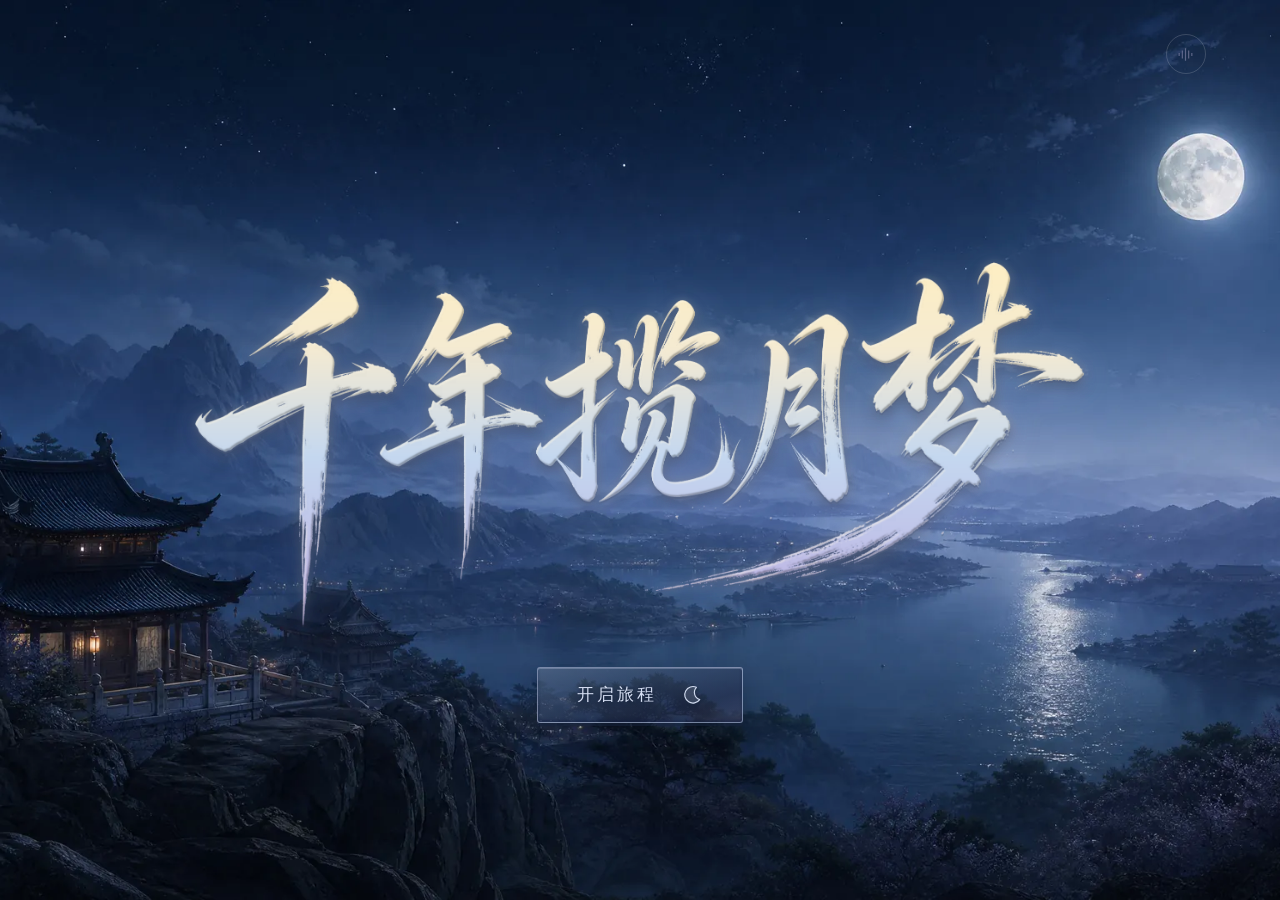
==== index.html @ f2831771 "Unify right-arrow actions with home crescent icon" ====
<!doctype html>
<html lang="zh-CN">
<head>
  <meta charset="utf-8">
  <meta name="viewport" content="width=device-width, initial-scale=1, viewport-fit=cover">
  <meta name="theme-color" content="#100d24">
  <meta name="description" content="给月亮送一封人间的回信。取意中国探月历程的虚构互动叙事。">
  <title>千年揽月梦 · 互动叙事</title>
  <link rel="stylesheet" href="style.css?v=moon-icons-20261016">
  <link rel="stylesheet" href="minigames.css?v=sample-guide-20261016">
</head>
<body>
  <canvas id="world" aria-hidden="true"></canvas>
  <div class="app">
    <header>
      <a class="brand" href="#" aria-label="返回首页"><span class="brand-moon"></span><span>千年揽月梦</span></a>
      <div class="header-right"><span id="chapter-label">东方月境 · 互动叙事</span><button id="sound" class="icon-button" aria-label="开启环境音" aria-pressed="false"><svg viewBox="0 0 24 24" aria-hidden="true"><path d="M4 10v4m4-7v10m4-13v16m4-13v10m4-7v4"/></svg></button></div>
    </header>
    <main id="content"></main>
    <footer><span id="location">九州山河 · 月出之时</span><div id="chapter-progress" aria-label="章节进度"></div><span id="page-count">一场跨越千年的赴约</span></footer>
  </div>
  <script src="story.js?v=bookends-20261016"></script>
  <script src="scenes.js?v=lander-ready-20261016"></script>
  <script src="game-rules.js?v=preload-lite-20261016"></script>
  <script src="minigames.js?v=moon-icons-20261016"></script>
  <script src="game.js?v=moon-icons-20261016"></script>
</body>
</html>
---- style.css ----
@charset "UTF-8";
/* Keep the scenery above the document background and below all interaction. */
body{isolation:isolate}
body #world{z-index:0;pointer-events:none}
body .app{position:relative;z-index:1}
:root{color-scheme:dark;--ink:#100d24;--paper:#f0edff;--muted:#b4afd0;--accent:#c8b5ff;--line:rgba(186,164,247,.28);font-family:"Microsoft YaHei","PingFang SC",sans-serif}
*{box-sizing:border-box}body{margin:0;background:var(--ink);color:var(--paper);overflow-x:hidden}button,a,input{-webkit-tap-highlight-color:transparent}button,a{touch-action:manipulation}button{font:inherit;color:inherit;cursor:pointer}button:disabled{cursor:default;opacity:.42}button:focus-visible,a:focus-visible,input:focus-visible{outline:2px solid var(--accent);outline-offset:7px}button{border:0}a{color:inherit;text-decoration:none}#world{position:fixed;inset:0;width:100%;height:100%;z-index:-1}.app{min-height:100svh;display:flex;flex-direction:column;padding:0 5.8vw}header{height:108px;flex-shrink:0;display:flex;align-items:center;justify-content:space-between;gap:20px}.brand{display:flex;align-items:center;gap:15px;font-family:"Songti SC","SimSun",serif;letter-spacing:.2em;font-size:19px}.brand-moon{width:25px;height:25px;border:1px solid var(--accent);border-radius:50%;position:relative;overflow:hidden}.brand-moon:after{content:"";position:absolute;inset:-3px 7px 2px -8px;border-radius:50%;background:var(--accent)}.header-right{display:flex;align-items:center;gap:30px;color:var(--muted);font-size:14px;letter-spacing:.12em}.icon-button{width:40px;height:40px;border:1px solid rgba(255,255,255,.17);border-radius:50%;display:grid;place-items:center;background:transparent}.icon-button svg{width:19px;height:19px;fill:none;stroke:currentColor;stroke-width:1.5;opacity:.45}.icon-button[aria-pressed=true] svg{opacity:1;color:var(--accent)}main{flex:1;display:flex;align-items:center;position:relative;min-height:580px}.home{width:100%;padding-bottom:28px;animation:enter 1s ease both}.eyebrow{color:var(--accent);letter-spacing:.4em;font-size:14px;display:flex;align-items:center;gap:16px;margin:0 0 28px}.eyebrow:before{content:"";width:35px;height:1px;background:var(--accent)}h1,h2,.narrative,.end-line{font-family:"Songti SC","STSong","SimSun",serif;font-weight:400}h1{font-size:clamp(64px,7.9vw,124px);line-height:1.25;letter-spacing:.12em;margin:0 0 27px;text-shadow:0 5px 40px #100b26}h1 span{display:block}h1 span+span{margin-left:.85em}.home-subtitle{font-family:"Songti SC","SimSun",serif;font-size:21px;letter-spacing:.16em;color:#c5beda;margin:0 0 46px}.actions{display:flex;align-items:center;gap:26px;flex-wrap:wrap}.primary{display:inline-flex;align-items:center;justify-content:center;gap:36px;background:var(--accent);color:#20153c;padding:16px 27px;font-size:17px;letter-spacing:.14em;border:1px solid var(--accent);min-height:56px;transition:background .2s,transform .2s}.primary:hover:not(:disabled){background:#e1d5ff;transform:translateY(-2px)}.arrow{font-family:Arial,sans-serif;font-size:24px;line-height:1}.text-button{background:none;padding:13px 0;color:#bdb6d5;font-size:16px;border-bottom:1px solid transparent}.text-button:hover{color:var(--paper);border-color:var(--line)}.chapter-path{display:flex;gap:0;margin-top:62px;max-width:650px;align-items:center}.chapter-path span{font-family:"Songti SC","SimSun",serif;letter-spacing:.14em;color:#b1a7ce;font-size:16px;white-space:nowrap}.chapter-path i{height:1px;width:38px;background:var(--line);margin:0 22px}.chapter-path span:first-child{color:var(--accent)}.moon-caption{position:absolute;right:6%;bottom:17%;writing-mode:vertical-rl;font-family:"Songti SC","SimSun",serif;font-size:18px;letter-spacing:.5em;color:rgba(221,211,252,.65)}footer{min-height:77px;display:flex;align-items:center;justify-content:space-between;color:#a59cbe;font-size:13px;letter-spacing:.1em;border-top:1px solid rgba(206,193,242,.12);gap:16px}#chapter-progress{display:flex;gap:12px}#chapter-progress i{width:26px;height:2px;background:#514567}#chapter-progress i.active{background:var(--accent)}.story{max-width:660px;width:57%;padding:40px 0 55px;animation:enter .55s ease both}.story .eyebrow{margin-bottom:22px}h2{font-size:clamp(29px,3vw,43px);letter-spacing:.12em;margin:0 0 38px;line-height:1.5}.speaker{font-size:15px;letter-spacing:.22em;color:var(--accent);margin-bottom:18px}.narrative{font-size:clamp(21px,1.85vw,28px);line-height:2.05;letter-spacing:.055em;margin:0;white-space:pre-line;min-height:120px;text-wrap:pretty}.story-actions{margin-top:38px;display:flex;align-items:center;gap:28px}.next{background:transparent;color:var(--accent);padding:14px 0;border-bottom:1px solid var(--accent);display:flex;align-items:center;gap:55px;font-size:17px;letter-spacing:.1em}.next:hover{color:#e4d7ff}.back{font-size:15px;color:#b0a6c7;background:none;padding:14px 4px}.interaction{width:min(100%,520px);margin-top:24px}.task-description{font-size:18px;line-height:1.7;color:#d0c8e7;margin:0 0 22px}.range-label{display:flex;justify-content:space-between;align-items:center;font-size:17px;margin:18px 0 12px}.range-label output{color:var(--accent);font-variant-numeric:tabular-nums}input[type=range]{accent-color:var(--accent);width:100%;height:28px;cursor:pointer;background:none}input[type=range]::-webkit-slider-runnable-track{height:3px;background:#796998}input[type=range]::-webkit-slider-thumb{margin-top:-6px}.task-status{font-size:16px;min-height:27px;color:var(--accent);line-height:1.6;margin:17px 0 22px}.task-status:empty{display:none}.scope{display:block;width:100%;height:95px;margin:6px 0 20px;border-bottom:1px solid var(--line)}.meter{height:3px;background:#55466f;margin:22px 0}.meter span{display:block;height:100%;background:var(--accent);width:0;transition:width .08s linear}.sample-row{display:flex;gap:13px}.sample{flex:1;border:1px solid var(--line);background:rgba(30,24,55,.8);min-height:70px;font-size:17px;transition:border-color .2s}.sample[data-collected=true]{color:var(--accent);border-color:var(--accent);opacity:1}.ending h2{font-size:clamp(45px,5.5vw,74px);letter-spacing:.16em;margin-bottom:28px}.end-line{font-size:25px;line-height:1.9;color:#e3dcf8;margin:0 0 36px}.ending .eyebrow{margin-bottom:25px}.hold-button{user-select:none;-webkit-user-select:none;touch-action:none}.fine{font-size:16px;color:#b6abcd;margin:18px 0 0;line-height:1.6}@keyframes enter{from{opacity:0;transform:translateY(12px)}to{opacity:1;transform:translateY(0)}}
@media(min-width:1700px){.app{padding:0 8vw}.story{max-width:760px}.narrative{font-size:30px}}
@media(max-width:800px){.app{padding:0 7vw}header{height:82px}.brand{font-size:16px;gap:10px}.header-right{gap:13px}.header-right>span{display:none}main{min-height:590px;align-items:flex-end}.home{padding:100px 0 42px}h1{font-size:78px}.home-subtitle{font-size:17px;line-height:1.9;letter-spacing:.08em;max-width:260px;margin-bottom:32px}.chapter-path{margin-top:42px;justify-content:space-between}.chapter-path span{font-size:14px}.chapter-path i{width:14px;margin:0 6px}.moon-caption{display:none}.story{width:100%;max-width:100%;padding:90px 0 34px}.narrative{font-size:22px;line-height:1.9;min-height:100px}h2{font-size:29px;margin-bottom:28px}.eyebrow{font-size:13px}footer{min-height:66px;font-size:12px}#page-count{display:none}.story-actions{margin-top:26px}.primary{padding:14px 20px}.ending h2{font-size:44px}.end-line{font-size:22px}}
@media(max-width:380px){h1{font-size:65px}.chapter-path span{font-size:12px}.narrative{font-size:20px}.sample{font-size:15px}.header-right{gap:0}}
@media(prefers-reduced-motion:reduce){*{animation:none!important;transition:none!important}}

/* 对话框尺寸与位置参考《簪花寻踪》《荆州岁年》。仅 UI，不增加场景插画层。 */
.app[data-mode=dialogue],.app[data-mode=task],.app[data-mode=ending]{width:92%;max-width:1600px;padding:0;margin:0 auto}
.app:not([data-mode=home]) header{height:76px}
.app:not([data-mode=home]) main{min-height:calc(100svh - 76px);display:flex;align-items:stretch;flex-direction:column}
.app:not([data-mode=home]) footer{display:none}
.chapter-heading{padding:24px 0 10px;text-shadow:0 2px 12px #110b2b}
.chapter-heading .eyebrow{margin:0 0 6px;font-size:13px;letter-spacing:.2em}
.chapter-heading .eyebrow:before{display:none}
.chapter-heading h2{font-size:28px;letter-spacing:4px;margin:0}
.dialogue-panel{width:min(850px,90%);margin:auto auto 22px;padding:14px 26px 12px;border:1px solid #b6a4ee50;border-radius:4px;background:rgba(23,18,46,.93);box-shadow:0 8px 25px #0a052d55;animation:enter .4s ease both}
.dialogue-panel .speaker{font-size:16px;letter-spacing:2px;margin:0 0 9px}
.dialogue-panel .narrative{font-size:20px;line-height:1.8;letter-spacing:.5px;min-height:72px}
.dialogue-panel .story-actions{margin-top:8px;justify-content:space-between;gap:20px}
.dialogue-panel .next{min-height:42px;padding:9px 18px;font-size:16px;letter-spacing:1px;gap:25px;border:1px solid var(--line);border-radius:2px;background:rgba(186,164,247,.08)}
.dialogue-panel .back{min-height:42px;font-size:14px;padding:9px 0}
.task-panel{width:min(850px,90%);margin:auto auto 22px;padding:24px 30px 18px;border:1px solid #b6a4ee50;border-radius:4px;background:rgba(23,18,46,.95);animation:enter .4s ease both}
.task-panel>h2{font-size:28px;margin:0 0 18px}.task-panel>.speaker{margin-bottom:10px}.task-panel .interaction{width:100%;margin:0}.task-panel .task-description{margin-bottom:14px}.task-panel .primary{min-height:46px;font-size:16px;padding:11px 22px}.task-panel .range-pair{display:grid;grid-template-columns:1fr 1fr;gap:36px}.task-panel .range-label{margin-top:10px}.task-panel .scope{height:65px;margin-bottom:10px}.task-panel .task-status{margin:12px 0 16px}.task-back{padding:12px 0 0;display:block;font-size:14px}.replay-next{margin-left:20px}.probe-hotspot{position:fixed;left:77%;top:54%;transform:translate(-50%,-50%);width:210px;height:160px;border:1px solid rgba(186,164,247,.4);border-radius:50%;background:transparent;color:var(--accent);transition:border-color .2s;display:flex;align-items:flex-end;justify-content:center;padding-bottom:8px}.probe-hotspot:hover{border-color:var(--accent)}.probe-hotspot span{font-size:16px;background:#21173ee8;padding:6px 13px;border-radius:2px}.probe-hotspot b{font-size:20px;font-weight:400;margin-left:8px}.ending{width:min(850px,90%);margin:auto auto 22px;padding:25px 30px;background:rgba(23,18,46,.95);border:1px solid #b6a4ee50;border-radius:4px}.ending h2{font-size:34px;margin:0 0 16px}.ending .end-line{font-size:22px;margin-bottom:24px}.ending .eyebrow{font-size:13px;margin-bottom:16px}
@media(max-width:800px){.dialogue-panel,.task-panel,.ending{width:96%;padding-left:20px;padding-right:20px}.dialogue-panel .narrative{font-size:19px}.chapter-heading h2{font-size:25px}.task-panel>h2{font-size:25px}.task-panel .range-pair{gap:24px}.probe-hotspot{left:78%;top:36%;width:140px;height:120px}}
@media(max-width:520px){.app:not([data-mode=home]) header{height:60px}.app:not([data-mode=home]) main{min-height:calc(100svh - 60px)}.chapter-heading{padding-top:18px;margin-bottom:70px}.chapter-heading h2{font-size:23px;letter-spacing:2px}.dialogue-panel{width:100%;padding:13px 17px 11px;margin-bottom:max(13px,env(safe-area-inset-bottom))}.dialogue-panel .narrative{font-size:18px;min-height:97px;line-height:1.8}.dialogue-panel .speaker{font-size:16px;margin-bottom:8px}.task-panel{width:100%;padding:18px 17px 14px;margin-bottom:13px}.task-panel>h2{font-size:23px;letter-spacing:.04em}.task-panel .range-pair{gap:18px}.task-panel .task-description{font-size:17px}.task-panel .range-label{font-size:15px}.task-panel .task-status{font-size:15px}.task-panel .sample{font-size:16px;min-height:55px}.replay-next{margin-left:0;display:block}.probe-hotspot{top:34%;height:105px;width:135px}.ending{width:100%;padding:22px 18px;margin-bottom:13px}.ending h2{font-size:26px;letter-spacing:.08em}.ending .end-line{font-size:19px}.task-back{font-size:14px}}
@media(max-height:600px) and (min-width:521px){.app:not([data-mode=home]) header{height:55px}.app:not([data-mode=home]) main{min-height:calc(100svh - 55px)}.chapter-heading{padding-top:10px}.chapter-heading h2{font-size:23px}.dialogue-panel{margin-top:auto;margin-bottom:12px}.dialogue-panel .narrative{min-height:0;font-size:18px}.task-panel{margin-top:auto;padding:14px 24px}.task-panel>h2{font-size:23px;margin-bottom:10px}.task-panel .scope{height:40px}.task-panel .task-description{font-size:16px}.task-panel .range-label{margin:4px 0}.probe-hotspot{top:34%;height:90px;width:150px}}

/* 首页只保留主标题、旅程按钮与声音开关。 */
.home-title{width:min(900px,76vw);max-width:100%;line-height:0;margin:0 auto 34px}
.home-title img,.ending-title img{display:block;width:100%;height:auto;filter:drop-shadow(0 2px 0 #52608080) drop-shadow(0 5px 7px #0b173c66) drop-shadow(0 0 5px #fff0c83d) drop-shadow(0 0 18px #c9daff38)}
.app[data-mode=home] main{min-height:0;align-items:center}
.home .actions{justify-content:center}
.home #start{min-width:206px;gap:24px;padding:14px 28px;background:linear-gradient(110deg,#182943a6,#29375170);border:1px solid #c6d2ef70;border-radius:3px;color:#d6dff3;font-family:"Songti SC","STSong","SimSun",serif;letter-spacing:.18em;text-shadow:0 1px 5px #101c36;box-shadow:inset 0 1px 0 #e0e8ff12,0 4px 20px #08152930;transition:background .25s,border-color .25s,box-shadow .25s}
.home #start{background:linear-gradient(165deg,#64789585 0%,#344768aa 42%,#24304fa6 72%,#4a496780 100%);border-color:#c6d2ef80;box-shadow:inset 0 1px 0 #e0e8ff40,inset 0 -2px 3px #0a163e55,0 3px 0 #17243f80,0 8px 20px #08152950}
.home #start:hover:not(:disabled){background:linear-gradient(165deg,#7a8eaaa0,#3d5276bb 48%,#535273a0);border-color:#d7e1f8b0;box-shadow:inset 0 1px 0 #e0e8ff55,inset 0 -2px 3px #0a163e44,0 3px 0 #17243f80,0 8px 22px #08152960;transform:none}
.home #start:active:not(:disabled){box-shadow:inset 0 2px 5px #0a163e66,0 2px 10px #08152940}
.journey-moon{width:22px;height:22px;flex:none;fill:#c3cee82b;stroke:#d1dbef;stroke-width:1.25;stroke-linejoin:round}
button .journey-moon{pointer-events:none;vertical-align:middle}
.mission #aim-right,.mission #flight-right{display:inline-flex;align-items:center;justify-content:center;gap:6px}
.mission #flight-right{padding:8px 4px;gap:2px;font-size:14px}
.mission #flight-right .journey-moon{width:18px;height:18px}
.replay-next{align-items:center;gap:12px}
.home #restart{color:#c1cce3;font-family:"Songti SC","STSong","SimSun",serif}
@media(max-width:800px){.home{padding:0 0 28px}.home-title{width:100%;margin-bottom:30px}}
@media(max-height:520px) and (min-width:521px){.app[data-mode=home] header{height:60px}.home-title{width:min(68vw,110svh);margin-bottom:18px}}
.app[data-mode=home] .brand,.app[data-mode=home] #chapter-label,.app[data-mode=home] footer{display:none}
.app[data-mode=home] header{justify-content:flex-end}

/* 小游戏完成与重访时的继续按钮统一居中。 */
.task-panel .interaction > :is(#task-next,.replay-next,#finish-home){display:flex;justify-content:center;width:fit-content;max-width:100%;margin:16px auto 0;text-align:center}

/* 独立对白立绘；主控使用从完整源图导出的半身素材。 */
.dialogue-stack{width:min(850px,90%);margin:auto auto 22px}
.dialogue-stack .dialogue-panel{width:100%;margin:0;position:relative;z-index:1}
.character-portrait{display:block;height:310px;width:270px;max-width:65%;object-fit:contain;object-position:center bottom;margin:12px 26px 0 auto;pointer-events:none;filter:drop-shadow(0 5px 12px #100b2440)}
.character-operator{width:245px;height:330px}
.app[data-mode=dialogue]:has(.character-portrait) .chapter-heading{margin-bottom:12px}
@media(max-width:800px){.dialogue-stack{width:96%}}
@media(max-width:520px){.dialogue-stack{width:100%;margin-bottom:max(13px,env(safe-area-inset-bottom))}.character-portrait,.character-operator{width:165px;height:210px;margin:6px 12px 0 auto}.app[data-mode=dialogue]:has(.character-portrait) .chapter-heading{margin-bottom:6px}}
@media(max-height:600px) and (min-width:521px){.character-portrait,.character-operator{height:160px;width:155px;margin-top:0}.dialogue-stack{margin-bottom:12px}}

/* 放大对白立绘，主控在左、嫦娥在右。 */
.character-portrait{height:450px;width:385px;max-width:75%;margin-right:12px}
.character-operator{height:470px;width:300px;margin-left:12px;margin-right:auto;object-position:left bottom}
@media(max-width:520px){.character-portrait{height:280px;width:235px;margin-right:4px}.character-operator{height:280px;width:190px;margin-left:4px;margin-right:auto}}
@media(max-height:600px) and (min-width:521px){.character-portrait{height:230px;width:200px}.character-operator{height:230px;width:150px}}

/* 嫦娥以月光虚影陪伴现代段落；保持五官清楚，仅淡化轮廓与衣摆。 */
.character-apparition{opacity:.76;filter:drop-shadow(0 0 14px #c8c2ff70);-webkit-mask-image:linear-gradient(to bottom,#000 0%,#000 68%,#000b 86%,transparent 100%);mask-image:linear-gradient(to bottom,#000 0%,#000 68%,#000b 86%,transparent 100%)}
.meeting-portraits{display:flex;align-items:flex-end;justify-content:space-between;height:450px;gap:20px}
.meeting-portraits .character-portrait{margin:0;max-width:48%;height:100%;object-position:center bottom}
.meeting-portraits .character-operator{object-position:left bottom}
.meeting-portraits .character-change{opacity:1}
.meeting-portraits .portrait-placeholder{visibility:hidden;pointer-events:none}
.meeting-portraits .is-speaking{filter:drop-shadow(0 5px 12px #100b2440)}
@media(max-width:520px){.meeting-portraits{height:260px;gap:8px}.meeting-portraits .character-portrait{width:50%;max-width:50%;height:100%}}
@media(max-height:600px) and (min-width:521px){.meeting-portraits{height:220px}}

/* Keep chapter-four dialogue and portrait baselines steady across every line. */
.chapter-four-dialogue .dialogue-panel{height:204px;display:flex;flex-direction:column;animation:none;padding-top:10px;padding-bottom:8px}
.chapter-four-dialogue .speaker{min-height:20px;margin-bottom:5px;flex:none}
.chapter-four-dialogue .narrative{min-height:0;flex:1;overflow-y:auto;scrollbar-width:thin}
.chapter-four-dialogue .story-actions{flex:none;margin-top:4px}
@media(min-width:521px) and (max-width:800px){.chapter-four-dialogue .dialogue-panel{height:250px}}
@media(max-width:520px){.chapter-four-dialogue .dialogue-panel{height:265px}.chapter-four-dialogue .meeting-portraits{height:min(260px,max(120px,calc(100svh - 465px)))}}
@media(max-width:360px){.chapter-four-dialogue .dialogue-panel{height:295px}.chapter-four-dialogue .meeting-portraits{height:min(260px,max(120px,calc(100svh - 495px)))}}
@media(max-height:600px) and (min-width:521px){.chapter-four-dialogue .dialogue-panel{height:204px}}

/* The final words emerge directly over the illustration, without a dialogue card. */
.app[data-mode=ending] #chapter-label,.app[data-mode=ending] footer,.app[data-mode=ending] .brand{display:none}
.app[data-mode=ending] header{justify-content:flex-end}
.app[data-mode=ending] .ending-reveal{width:min(900px,100%);margin:auto auto 6vh;padding:0 12px;background:none;border:0;border-radius:0;box-shadow:none;text-align:center;text-shadow:0 2px 8px #080c21,0 0 28px #080c21}
.ending-reveal .ending-title{position:fixed;top:20svh;left:0;right:0;width:min(640px,70vw,56svh);line-height:0;margin:0 auto;animation:ending-emerge 2.4s ease-out .3s both}
.ending-reveal h2{font-size:clamp(24px,2.5vw,32px);letter-spacing:.12em;margin:0 0 18px;animation:ending-emerge 2.4s ease-out 1.8s both}
.ending-reveal .end-line{font-size:clamp(18px,2vw,23px);line-height:1.9;margin:0 0 30px}
.ending-reveal .end-line span{display:block;animation:ending-emerge 2.4s ease-out 3s both}
.ending-reveal .end-line span+span{animation-delay:4.2s}
.ending-reveal .actions{justify-content:center;gap:24px;animation:ending-emerge 1.8s ease-out 5.6s both}
.ending-reveal .primary{background:#15112b80;border-color:#d2c4f17a;color:#f0eaff;font-size:16px;min-height:46px;padding:11px 20px;gap:18px;letter-spacing:.06em;text-shadow:0 1px 5px #080c21}
.ending-reveal .text-button{color:#e3d9f4;text-shadow:0 1px 5px #080c21}
@keyframes ending-emerge{from{opacity:0;transform:translateY(10px);visibility:hidden}to{opacity:1;transform:translateY(0);visibility:visible}}
@media(max-width:520px){.app[data-mode=ending] .ending-reveal{margin-bottom:max(38px,env(safe-area-inset-bottom));padding:0 4px}.ending-reveal h2{font-size:24px;letter-spacing:.06em}.ending-reveal .end-line{font-size:18px}.ending-reveal .actions{gap:18px}}
@media(max-aspect-ratio:4/5){.ending-reveal .ending-title{top:28vw;width:90vw;max-width:640px}}
@media(max-height:600px) and (min-width:521px){.ending-reveal h2{margin-bottom:8px}.ending-reveal .end-line{font-size:18px;margin-bottom:14px}}
@media(prefers-reduced-motion:reduce){.ending-reveal .ending-title,.ending-reveal h2,.ending-reveal .end-line span,.ending-reveal .actions{opacity:1;transform:none;visibility:visible}}

/* Keep the larger operator's head at the original height; crop the lower body at the dialogue. */
.character-operator{transform:scale(1.28);transform-origin:left top;clip-path:inset(0 0 21.875% 0)}
.meeting-portraits{overflow:hidden}
.meeting-portraits .character-operator{clip-path:none}
@media(max-width:520px){
 .character-operator{transform:scale(1.23);clip-path:inset(0 0 18.6992% 0)}
 /* Chang'e fits the half-width slot; align the operator with her actual image top. */
 .meeting-portraits .character-operator{transform:translateY(max(0px,calc(100% - 55.1724vw))) scale(1.23)}
}
---- minigames.css ----
/* The operational console replaces dialogue while a mission is active. */
.app[data-mode=task] .task-panel:has(.mission){width:min(1000px,100%);margin:20px auto 24px;padding:22px 28px;background:rgba(19,15,39,.96)}
.app[data-mode=task]:has(.mission) .chapter-heading{padding:8px 0 0;margin:0}.app[data-mode=task]:has(.mission) .chapter-heading h2{font-size:22px}.app[data-mode=task]:has(.mission) .chapter-heading .eyebrow{display:none}
.mission{--glow:#c8b5ff;--blue:#88b5f5;--danger:#ffb6b0}.mission p{margin:0}.mission .objective{font-size:18px;line-height:1.7;color:#e4ddf5;margin-bottom:15px}.mission-layout{display:grid;grid-template-columns:minmax(0,1.15fr) minmax(240px,.85fr);gap:28px;align-items:center}.mission-visual{width:100%;display:block;border:1px solid #a896d438;border-radius:8px;background:#0f0c21;touch-action:none}.mission svg text{font-family:'Microsoft YaHei',sans-serif;fill:#d9cfee;font-size:16px}.mission-controls{min-width:0}.mission .controls{display:flex;gap:10px;flex-wrap:wrap;align-items:center;margin-top:16px}.mission button{min-height:44px}.mission .secondary{padding:10px 16px;background:#35274c;border:1px solid #b6a4ee66;border-radius:4px;font-size:16px}.mission .secondary:hover:not(:disabled){background:#483760}.mission .stats{display:flex;justify-content:space-between;gap:16px;color:#dbd1f0;font-size:17px;margin:12px 0}.mission .stats strong{font-weight:400;color:var(--glow)}.mission .readout{min-height:52px;font-size:17px;line-height:1.6;color:#c8b5ff;margin-top:12px}.mission .readout.warning{color:var(--danger)}.mission .meter{margin:12px 0}.mission details{font-size:16px;line-height:1.8;color:#c2b7d5;margin-top:14px}.mission summary{cursor:pointer;display:list-item;width:fit-content;min-height:36px}.mission details p{margin-top:6px}.mission .task-status{margin:16px 0 0!important;font-size:18px!important}.mission .task-status:empty{display:none}.mission .range-label{font-size:16px}.mission .success{color:#dfd0ff}.mission .primary{border-radius:4px}.mission svg .trail{stroke:#c8b5ff;fill:none;stroke-linecap:round;stroke-linejoin:round}.mission #radar{cursor:crosshair;max-height:330px}.mission .wave-preview{height:65px;width:100%;display:block;background:#15112a;border-bottom:1px solid #695787;margin:14px 0}.mission .signal-rows{display:grid;gap:12px}.signal-row{display:grid;grid-template-columns:95px 1fr;gap:12px;align-items:center}.signal-row .channel-name{color:#c8b5ff;font-size:17px}.signal-row .wave-drag{width:100%;height:72px;background:#100d22;border-radius:5px;display:block;cursor:ew-resize;touch-action:none}.signal-row input{margin:0;height:23px}.signal-row .channel-copy{grid-column:2;font-size:17px;min-height:25px;color:#cfc4e8}.signal-row.is-aligned .channel-name{color:#e5dcff}.signal-row.is-aligned .wave-drag{box-shadow:inset 0 0 0 1px #c8b5ff}.mission .zone-options{display:grid;grid-template-columns:repeat(3,1fr);gap:10px;margin-bottom:14px}.mission .zone-option{background:#221b39;border:1px solid #9d89c24d;border-radius:5px;padding:10px 8px;color:#dcd3ef}.zone-option strong{display:block;font-size:17px;font-weight:400}.zone-option span{display:block;font-size:14px;color:#b7a8cf;margin-top:6px}.mission .zone-option[aria-pressed=true]{border-color:#d5beff;background:#403057}.mission .flight-controls{display:grid;grid-template-columns:54px 1fr 54px;gap:10px;margin-top:14px}.flight-controls button{touch-action:none;user-select:none;-webkit-user-select:none}.flight-controls .pressed{background:#9e82da;color:#170f29}.mission #flight{max-height:330px}.mission .route-grid{display:grid;grid-template-columns:repeat(7,minmax(0,1fr));gap:5px;position:relative}.mission .route-cell{aspect-ratio:1;min-height:0;padding:0;background:#211b34;border:1px solid #6b567e;border-radius:4px;color:#d0bfe8;font-size:clamp(17px,2.2vw,23px);position:relative}.mission .route-cell.rock{background:#0b0919;color:#51445f;border-color:#342941;cursor:not-allowed}.mission .route-cell.visited{background:#46335e;border-color:#a486cd}.mission .route-cell.current{outline:2px solid #eee0ff;outline-offset:0;background:#73539a;color:#fff}.mission .route-cell.collected{color:#a49ab6}.mission .route-cell:focus-visible{outline-offset:1px}.mission .route-cell.path-animate{box-shadow:inset 0 0 0 3px #f1e8ff}.mission .legend{font-size:16px;color:#baaecd;margin-top:12px;line-height:1.6}.mission .circuit-grid{display:grid;grid-template-columns:repeat(3,1fr);gap:6px;max-width:320px;margin:auto}.mission .circuit-tile{aspect-ratio:1;background:#201a34;border:1px solid #72608f;border-radius:5px;padding:0;min-height:0;transition:background .2s}.mission .circuit-tile svg{width:100%;height:100%;display:block;pointer-events:none}.mission .circuit-tile.powered{background:#382650;border-color:#cfb5ff}.mission .circuit-tile .wire{stroke:#8b7d9e;stroke-width:9;stroke-linecap:round;fill:none}.mission .circuit-tile.powered .wire{stroke:#dcc8ff}.mission .circuit-board{width:100%;max-width:320px;margin:auto}.mission .circuit-label{color:#d4bfff;font-size:15px;line-height:1.6}.mission .circuit-entry{text-align:left;margin-bottom:8px}.mission .circuit-exit{text-align:right;margin-top:8px}.mission .route-grid button:disabled{opacity:1}.mission .mission-controls .fine{font-size:16px}.mission .hidden{display:none}.mission #task-next{margin-top:16px}.mission .game-help{border-top:1px solid #a896d430;padding-top:10px}.mission .hint-line{color:#d8c8f0;font-size:16px;line-height:1.6;min-height:26px;margin-top:10px}
@media(max-width:800px){.app[data-mode=task] .task-panel:has(.mission){padding:19px;margin-top:16px}.mission-layout{gap:18px;grid-template-columns:minmax(0,1fr) minmax(200px,.8fr)}.mission .zone-option span{font-size:13px}.mission #radar,.mission #flight{max-height:280px}.mission .stats{font-size:16px}}
@media(max-width:600px){.app[data-mode=task] .task-panel:has(.mission){padding:16px 14px;margin-bottom:13px}.app[data-mode=task]:has(.mission) .chapter-heading h2{font-size:20px}.mission-layout{grid-template-columns:1fr;gap:12px}.mission #radar{height:235px}.mission #flight{height:230px}.mission .objective{font-size:16px;margin-bottom:12px}.mission .range-label{margin:6px 0}.mission .readout{min-height:26px;font-size:16px;margin-top:7px}.mission .stats{margin:8px 0}.mission .zone-options{gap:5px}.mission .zone-option{padding:9px 3px}.zone-option strong{font-size:15px}.zone-option span{font-size:12px}.signal-row{grid-template-columns:60px 1fr;gap:8px}.signal-row .channel-name{font-size:15px}.signal-row .channel-copy{font-size:15px}.signal-row .wave-drag{height:66px}.mission .circuit-board{max-width:260px}.mission .route-grid{gap:4px}.mission .wave-preview{height:42px;margin:7px 0}.mission details{font-size:15px}.mission .legend{font-size:15px}.mission .controls{margin-top:10px}.mission .hint-line{font-size:15px}}
@media(prefers-reduced-motion:reduce){.mission *{transition:none!important}}
.signal-row{grid-template-columns:125px 1fr}.signal-row .channel-name{grid-column:1;grid-row:1;align-self:start;margin-top:8px}.signal-row>div{grid-column:2;grid-row:1}.signal-row .channel-copy{grid-column:1;grid-row:1;align-self:end;font-size:16px;line-height:1.5;margin-bottom:8px}.signal-row .wave-drag{height:64px}.signal-row .reference{stroke:#b5a7ca;stroke-width:1.5}.mission:has(.signal-rows) .readout{min-height:28px}
@media(max-width:600px){.signal-row{grid-template-columns:75px 1fr}.signal-row .channel-copy{font-size:14px;margin-bottom:2px}.signal-row .channel-name{font-size:15px}.signal-row .wave-drag{height:68px}.mission:has(#flight) .mission-controls{display:flex;flex-direction:column}.mission:has(#flight) .stats{order:0;width:100%}.mission:has(#flight) .meter{order:1;width:100%;margin:5px 0}.mission:has(#flight) .flight-controls{order:2;width:100%;margin-top:8px}.mission:has(#flight) .readout{order:3;margin-top:8px}.mission:has(#flight) .controls{order:4;margin-top:8px}}
@media(max-width:600px) and (max-height:720px){.app[data-mode=task]:has(.mission #flight) header{height:48px}.app[data-mode=task]:has(.mission #flight) .chapter-heading{display:none}.app[data-mode=task] .task-panel:has(.mission #flight){margin-top:5px;padding-top:12px}.task-panel:has(.mission #flight)>h2{font-size:20px;margin-bottom:8px}.task-panel:has(.mission #flight)>.speaker{display:none}.mission #flight{height:180px}.mission:has(#flight) .objective{font-size:15px;margin-bottom:8px}.mission:has(#flight) .zone-options{margin-bottom:8px}.mission:has(#flight) .zone-option{padding:7px 2px}.mission:has(#flight) .zone-option span{display:none}.mission:has(#flight) .mission-layout{gap:6px}}

/* Fixed ports show the actual entrance and exit directions. */
.mission .circuit-tile{position:relative;overflow:visible}
.mission .circuit-tile[data-tile="0"]::before,.mission .circuit-tile[data-tile="8"]::after{content:"";position:absolute;top:50%;width:12px;height:6px;transform:translateY(-50%);border-radius:3px;background:#8b7d9e;pointer-events:none}
.mission .circuit-tile[data-tile="0"]::before{right:100%;background:#dcc8ff}
.mission .circuit-tile[data-tile="8"]::after{left:100%}
.mission .circuit-board.connected .circuit-tile[data-tile="8"]::after{background:#dcc8ff;box-shadow:0 0 9px #c8b5ff}
.mission .circuit-board.connected .circuit-exit{color:#eee3ff}
.mission .circuit-tile:disabled{opacity:1}

.mission [data-echo]{cursor:pointer;outline:none}.mission [data-echo]:focus-visible .echo-selection{opacity:1;stroke:#fff;stroke-dasharray:3 3}

.mission .landing-actions{justify-content:center}

.mission .aim-controls{justify-content:center;margin:6px 0 12px}

/* 用户提供的仪器原画，三路可操作波形对齐实体显示窗口。 */
.mission .signal-rows{position:relative;display:block;height:440px;background:url('assets/ui/signal-console.webp?v=preload-lite-20261016') center/100% 100% no-repeat;border-radius:8px}
.mission .signal-row{position:absolute;left:14%;width:72%;height:19%;padding:4px 10px;display:grid;grid-template-columns:1fr 1fr;grid-template-rows:22px minmax(0,1fr);gap:0 8px;align-items:stretch}
.mission .signal-row:nth-child(1){top:17%}.mission .signal-row:nth-child(2){top:40.5%}.mission .signal-row:nth-child(3){top:64%}
.mission .signal-row .channel-name{grid-column:1;grid-row:1;margin:0;align-self:center;font-size:16px}
.mission .signal-row .channel-copy{grid-column:2;grid-row:1;margin:0;min-height:0;align-self:center;text-align:right;font-size:16px;line-height:1.3}
.mission .signal-row>div{grid-column:1/-1;grid-row:2;min-height:0;height:100%}
.mission .signal-row .wave-drag{height:calc(100% - 16px);min-height:28px;background:transparent;box-shadow:none}
.mission .signal-row input{height:14px;margin:0;display:block}
.mission .signal-row.is-aligned .channel-copy{color:#efe5ff;text-shadow:0 0 8px #c8b5ff88}
.mission .signal-actions{justify-content:center}
@media(max-width:600px){.mission .signal-rows{height:420px}.mission .signal-row{padding:3px 5px;grid-template-rows:22px minmax(0,1fr)}.mission .signal-row .channel-name,.mission .signal-row .channel-copy{font-size:15px}}

@media(min-width:601px){.mission .signal-rows{height:400px}}

/* User artwork: align real controls with the blank instrument screens. */
.mission .orbit-console{position:relative;width:100%;aspect-ratio:1672/940;background:url('assets/ui/orbit-console.webp?v=preload-lite-20261016') center/100% 100% no-repeat}
.mission .radar-slot{position:absolute;left:.8%;top:4.5%;width:45.5%;height:81%}
.mission #radar{width:100%;height:100%;max-height:none;background:transparent;border:0;border-radius:50%}
.mission #radar>circle:not(:last-child),.mission #radar>path:first-of-type{stroke:#b2c4f346}
.mission .wave-slot{position:absolute;left:50%;top:13%;width:45%;height:32%}
.mission .wave-slot #echo-wave{width:100%;height:100%;background:transparent;border:0;margin:0;padding:8% 4%;filter:drop-shadow(0 0 4px #9cafff70)}
.mission .orbit-console-controls{position:absolute;left:53%;top:55%;width:40%}
.mission .orbit-console-controls .range-label{margin:0 0 8px;color:#f0eaff;text-shadow:0 1px 5px #030915}
.mission .orbit-console-controls .aim-controls{margin-top:10px}
.mission .orbit-console{max-width:760px;margin-inline:auto}
.mission .orbit-readout .readout{min-height:28px}
.mission .orbit-readout>.controls{justify-content:center;margin-top:8px}
.mission[data-game=orbit] .game-help{margin-top:12px}
.mission .route-grid{background:linear-gradient(#11152a10,#11152a10),url('assets/ui/sample-surface.webp?v=preload-lite-20261016') center/cover;border:1px solid #b7b5d56b;border-radius:8px;padding:7px;gap:4px}
.mission .route-cell{background:#10152b18;border-color:#e2dcf76b;color:#fff;text-shadow:0 1px 4px #080b18;font-weight:600}
.mission .route-cell.rock{background:radial-gradient(ellipse,#0a0d18 25%,#2b2945b0 55%,#11162440 75%);border-color:#e3d1ee60;color:#e4d8ed}
.mission .route-cell.visited{background:#6b52ad82;border-color:#e8ddff}
.mission .route-cell.current{background:#9f83dbad;outline:2px solid #fff;color:#fff;box-shadow:0 0 12px #dcc9ff80}
.mission .route-cell.collected{color:#f0dfb5}
.mission .circuit-board{max-width:390px}
.mission .circuit-frame{width:100%;aspect-ratio:1;padding:12%;background:url('assets/ui/circuit-panel.webp?v=preload-lite-20261016') center/100% 100% no-repeat}
.mission .circuit-grid{width:100%;height:100%;max-width:none;gap:5px}
.mission .circuit-tile{background:#151c3c55;border-color:#93a9dc60;box-shadow:inset 0 1px 6px #03091d66}
.mission .circuit-tile.powered{background:#7062a66b;border-color:#d6caff;box-shadow:inset 0 0 10px #c8b5ff25}
.mission .circuit-tile .wire{stroke:#b4bbd6}
.mission .circuit-tile.powered .wire{stroke:#ede5ff;filter:drop-shadow(0 0 3px #c4acff)}
@media(max-width:600px){
 .mission .orbit-console{display:grid;grid-template-columns:1fr;gap:10px;aspect-ratio:auto;background:none}
 .mission .radar-slot{position:relative;inset:auto;width:min(100%,230px);height:auto;aspect-ratio:785/815;margin:auto;background:url('assets/ui/orbit-radar.webp?v=preload-lite-20261016') center/100% 100% no-repeat;border-radius:9px}
 .mission #radar{position:absolute;left:0;top:0;width:100%;height:100%;max-height:none}
 .mission .wave-slot{position:relative;inset:auto;width:100%;height:78px;background:url('assets/ui/orbit-wave.webp?v=preload-lite-20261016') center/100% 100% no-repeat;border-radius:7px}
 .mission .wave-slot #echo-wave{padding:8% 6%}
 .mission .orbit-console-controls{position:static;width:100%;padding:5px 3px}
 .mission .orbit-console-controls .aim-controls{margin-bottom:0}
 .mission .circuit-board{max-width:330px}
 .mission .route-grid{padding:5px;gap:3px}
}

/* Supplied sample icons retain transparent edges over the lunar grid. */
.mission .sample-icon{display:block;width:100%;height:100%;object-fit:contain;pointer-events:none;user-select:none;filter:drop-shadow(0 1px 2px #080b1866)}
.mission .route-cell.collected .sample-icon{opacity:.5}
.mission .route-cell.rock{background:#10152b18}

/* Small map labels, with a readable visual key beside the sampling grid. */
.mission .sample-cell-label{position:absolute;right:2px;bottom:2px;padding:1px 3px;border-radius:3px;background:#100d24dc;color:#f3edff;font-size:12px;font-weight:400;line-height:1.2;text-shadow:none;pointer-events:none}
.mission .sample-guide{padding:12px 14px;border:1px solid #b6a4ee45;border-radius:6px;background:#211a3680;margin-bottom:16px}
.mission .sample-guide-title{font-size:17px;color:#e9dfff;margin-bottom:8px}
.mission .sample-targets{display:grid;grid-template-columns:repeat(3,1fr);gap:10px}
.mission .sample-target{display:flex;flex-direction:column;align-items:center;gap:3px;font-size:16px;color:#ede5fa}
.mission .sample-target img{width:64px;height:54px;object-fit:contain}
.mission .sample-obstacle{display:flex;align-items:center;gap:10px;margin-top:12px;padding-top:10px;border-top:1px solid #b6a4ee30;font-size:16px;color:#e0d5ed}
.mission .sample-obstacle img{width:46px;height:40px;object-fit:contain;flex:none}
@media(max-width:600px){.mission .sample-cell-label{font-size:10px;right:1px;bottom:1px;padding:1px 2px}.mission .sample-guide{padding:10px 12px;margin-bottom:12px}.mission .sample-target img{width:54px;height:44px}}
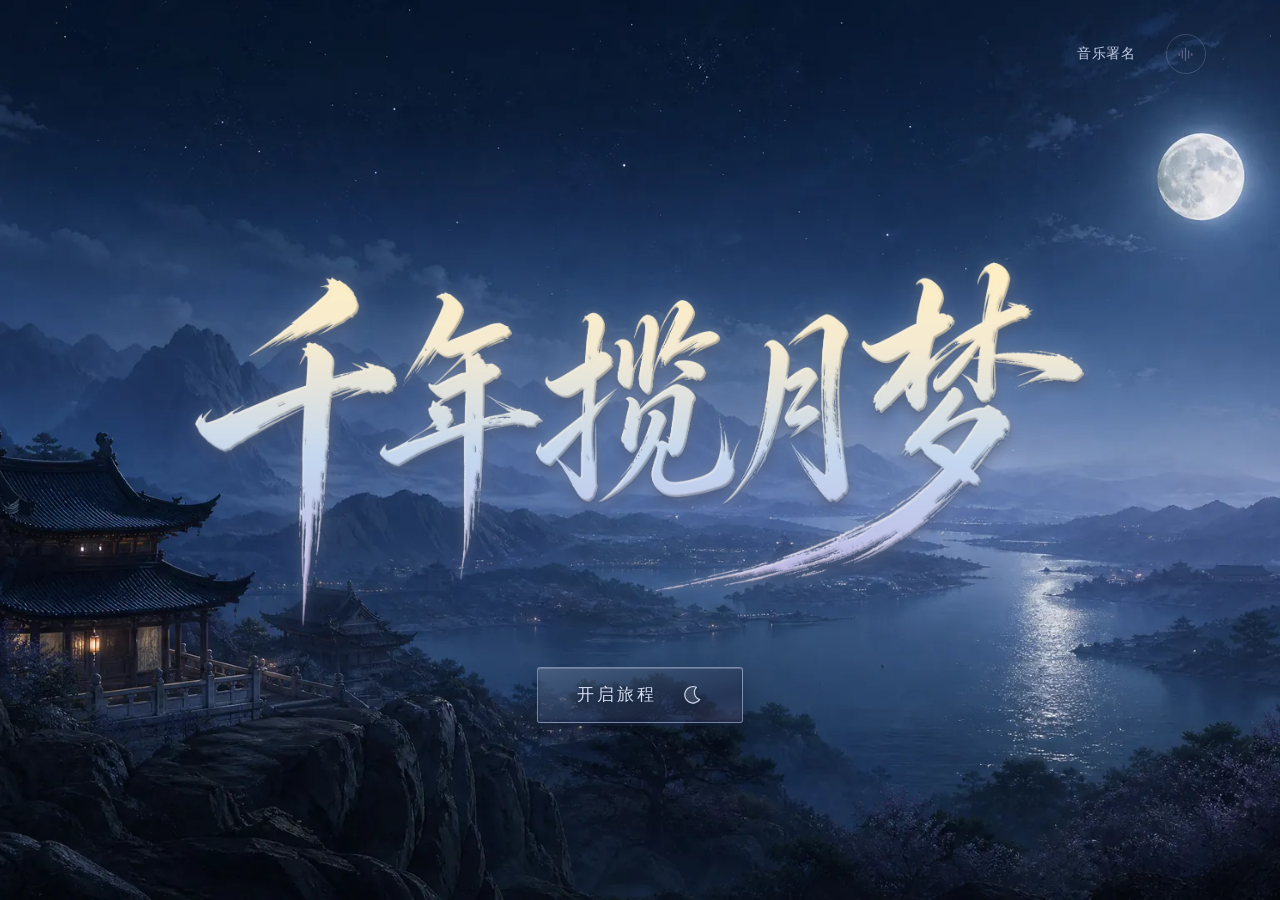
==== commit 5682b300: "Add licensed Soaring and Immersed soundtrack with epilogue crossfade and attribution" ====
--- a/index.html
+++ b/index.html
@@ -6,7 +6,7 @@
   <meta name="theme-color" content="#100d24">
   <meta name="description" content="给月亮送一封人间的回信。取意中国探月历程的虚构互动叙事。">
   <title>千年揽月梦 · 互动叙事</title>
-  <link rel="stylesheet" href="style.css?v=moon-icons-20261016">
+  <link rel="stylesheet" href="style.css?v=music-20261017">
   <link rel="stylesheet" href="minigames.css?v=sample-guide-20261016">
 </head>
 <body>
@@ -14,15 +14,16 @@
   <div class="app">
     <header>
       <a class="brand" href="#" aria-label="返回首页"><span class="brand-moon"></span><span>千年揽月梦</span></a>
-      <div class="header-right"><span id="chapter-label">东方月境 · 互动叙事</span><button id="sound" class="icon-button" aria-label="开启环境音" aria-pressed="false"><svg viewBox="0 0 24 24" aria-hidden="true"><path d="M4 10v4m4-7v10m4-13v16m4-13v10m4-7v4"/></svg></button></div>
+      <div class="header-right"><a class="music-credit-link" href="music-credits.html" target="_blank" rel="noopener">音乐署名</a><span id="chapter-label">东方月境 · 互动叙事</span><button id="sound" class="icon-button" aria-label="开启音乐" aria-pressed="false"><svg viewBox="0 0 24 24" aria-hidden="true"><path d="M4 10v4m4-7v10m4-13v16m4-13v10m4-7v4"/></svg></button></div>
     </header>
     <main id="content"></main>
     <footer><span id="location">九州山河 · 月出之时</span><div id="chapter-progress" aria-label="章节进度"></div><span id="page-count">一场跨越千年的赴约</span></footer>
   </div>
-  <script src="story.js?v=bookends-20261016"></script>
+  <script src="story.js?v=letter-pages-20261017"></script>
   <script src="scenes.js?v=lander-ready-20261016"></script>
   <script src="game-rules.js?v=preload-lite-20261016"></script>
-  <script src="minigames.js?v=moon-icons-20261016"></script>
-  <script src="game.js?v=moon-icons-20261016"></script>
+  <script src="minigames.js?v=landing-arrow-20261017"></script>
+  <script src="music.js?v=music-20261017"></script>
+  <script src="game.js?v=music-20261017"></script>
 </body>
 </html>
--- a/style.css
+++ b/style.css
@@ -42,9 +42,7 @@
 .home #start:active:not(:disabled){box-shadow:inset 0 2px 5px #0a163e66,0 2px 10px #08152940}
 .journey-moon{width:22px;height:22px;flex:none;fill:#c3cee82b;stroke:#d1dbef;stroke-width:1.25;stroke-linejoin:round}
 button .journey-moon{pointer-events:none;vertical-align:middle}
-.mission #aim-right,.mission #flight-right{display:inline-flex;align-items:center;justify-content:center;gap:6px}
-.mission #flight-right{padding:8px 4px;gap:2px;font-size:14px}
-.mission #flight-right .journey-moon{width:18px;height:18px}
+.mission #aim-right{display:inline-flex;align-items:center;justify-content:center;gap:6px}
 .replay-next{align-items:center;gap:12px}
 .home #restart{color:#c1cce3;font-family:"Songti SC","STSong","SimSun",serif}
 @media(max-width:800px){.home{padding:0 0 28px}.home-title{width:100%;margin-bottom:30px}}
@@ -119,3 +117,5 @@
  /* Chang'e fits the half-width slot; align the operator with her actual image top. */
  .meeting-portraits .character-operator{transform:translateY(max(0px,calc(100% - 55.1724vw))) scale(1.23)}
 }
+
+.music-credit-link{font-size:14px;letter-spacing:.05em;color:#c1cce3}.app:not([data-mode=home]):not([data-mode=ending]) .music-credit-link{display:none}
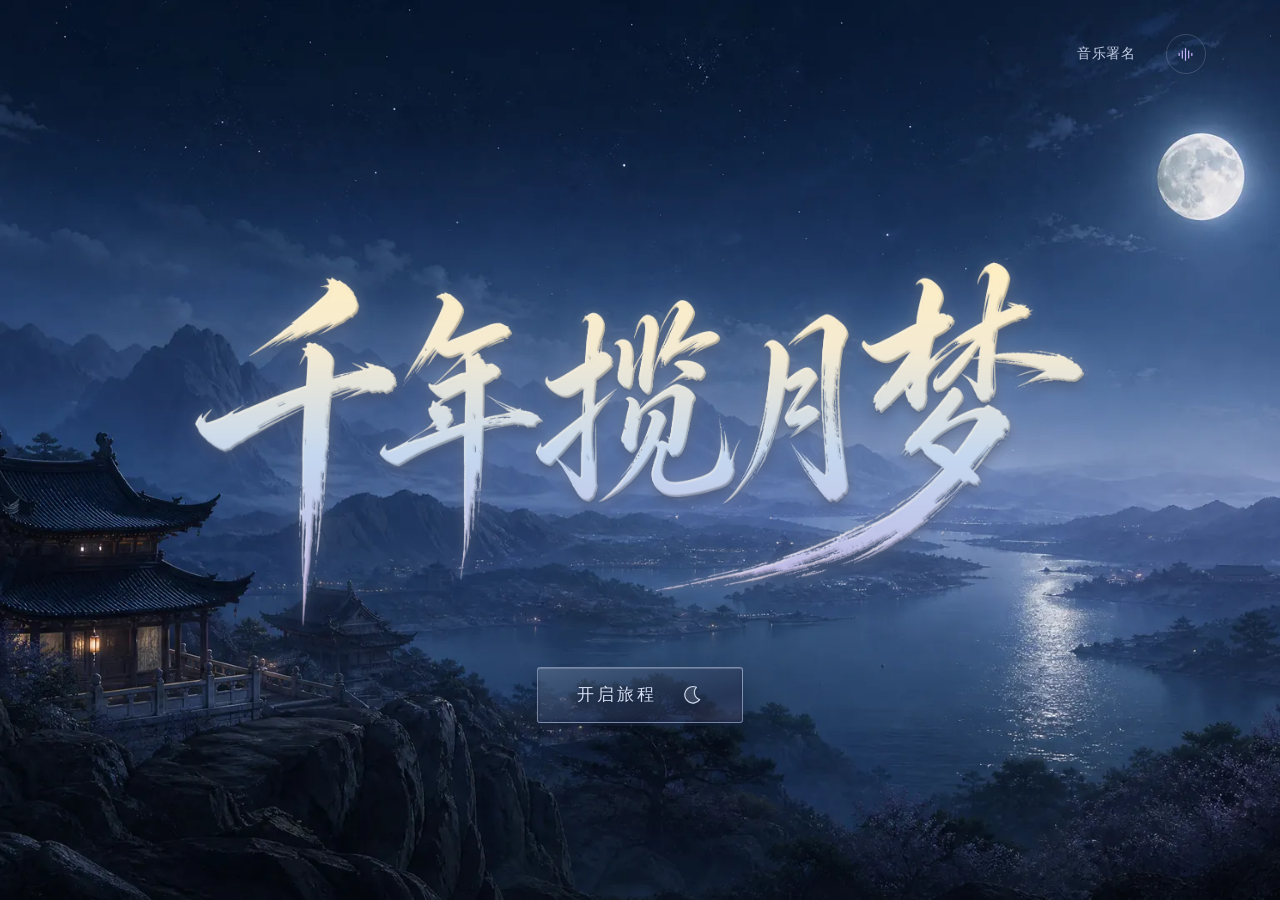
==== commit 2ee33507: "Enable music by default with browser gesture fallback; restore orbit direction arrow" ====
--- a/index.html
+++ b/index.html
@@ -14,7 +14,7 @@
   <div class="app">
     <header>
       <a class="brand" href="#" aria-label="返回首页"><span class="brand-moon"></span><span>千年揽月梦</span></a>
-      <div class="header-right"><a class="music-credit-link" href="music-credits.html" target="_blank" rel="noopener">音乐署名</a><span id="chapter-label">东方月境 · 互动叙事</span><button id="sound" class="icon-button" aria-label="开启音乐" aria-pressed="false"><svg viewBox="0 0 24 24" aria-hidden="true"><path d="M4 10v4m4-7v10m4-13v16m4-13v10m4-7v4"/></svg></button></div>
+      <div class="header-right"><a class="music-credit-link" href="music-credits.html" target="_blank" rel="noopener">音乐署名</a><span id="chapter-label">东方月境 · 互动叙事</span><button id="sound" class="icon-button" aria-label="关闭音乐" aria-pressed="true"><svg viewBox="0 0 24 24" aria-hidden="true"><path d="M4 10v4m4-7v10m4-13v16m4-13v10m4-7v4"/></svg></button></div>
     </header>
     <main id="content"></main>
     <footer><span id="location">九州山河 · 月出之时</span><div id="chapter-progress" aria-label="章节进度"></div><span id="page-count">一场跨越千年的赴约</span></footer>
@@ -22,8 +22,8 @@
   <script src="story.js?v=letter-pages-20261017"></script>
   <script src="scenes.js?v=lander-ready-20261016"></script>
   <script src="game-rules.js?v=preload-lite-20261016"></script>
-  <script src="minigames.js?v=landing-arrow-20261017"></script>
-  <script src="music.js?v=music-20261017"></script>
+  <script src="minigames.js?v=direction-arrows-20261017"></script>
+  <script src="music.js?v=music-default-20261017"></script>
   <script src="game.js?v=music-20261017"></script>
 </body>
 </html>
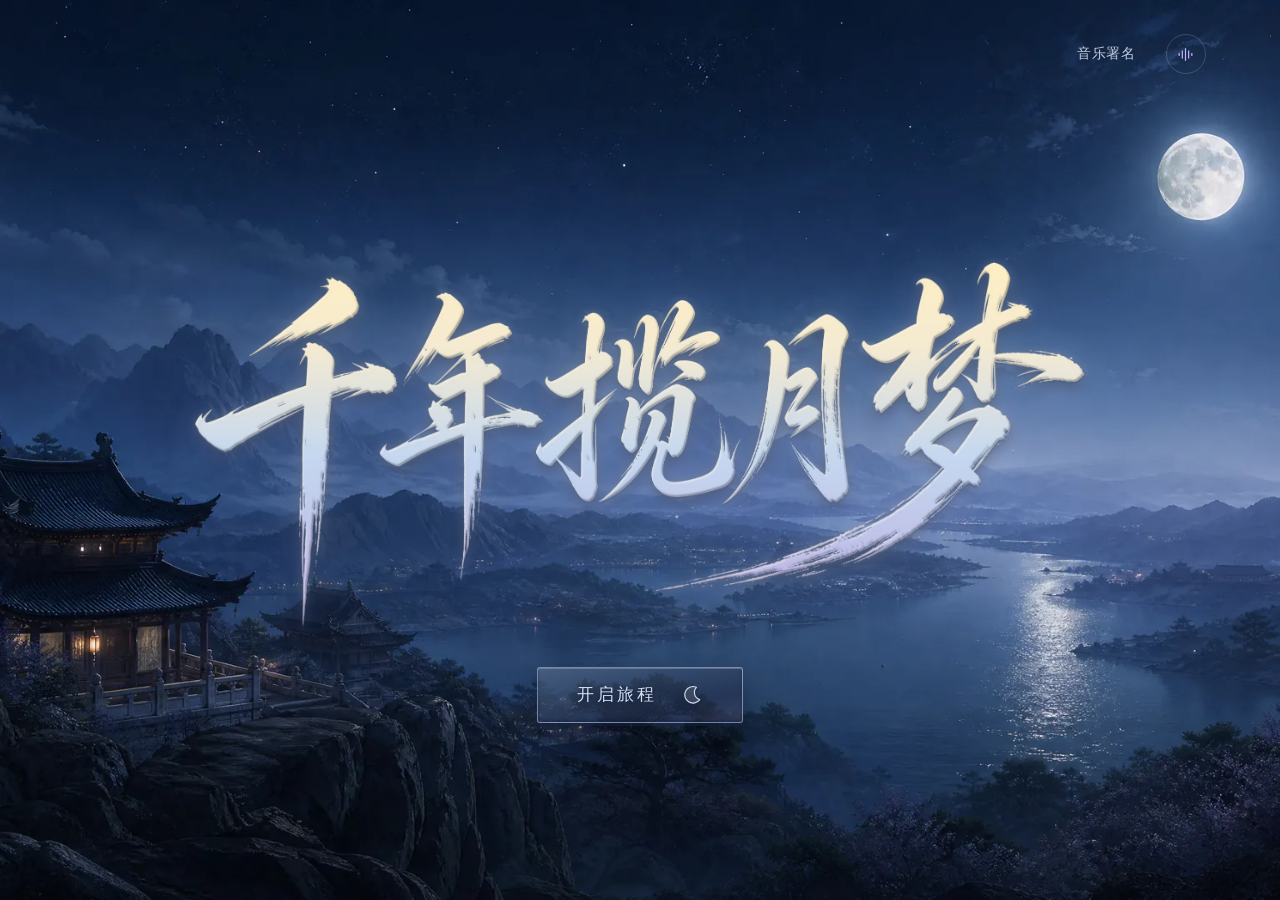
==== commit bfbb9d73: "Start Immersed at letter readback and sustain it through the ending" ====
--- a/index.html
+++ b/index.html
@@ -23,7 +23,7 @@
   <script src="scenes.js?v=lander-ready-20261016"></script>
   <script src="game-rules.js?v=preload-lite-20261016"></script>
   <script src="minigames.js?v=direction-arrows-20261017"></script>
-  <script src="music.js?v=music-default-20261017"></script>
-  <script src="game.js?v=music-20261017"></script>
+  <script src="music.js?v=letter-music-20261017"></script>
+  <script src="game.js?v=letter-music-20261017"></script>
 </body>
 </html>
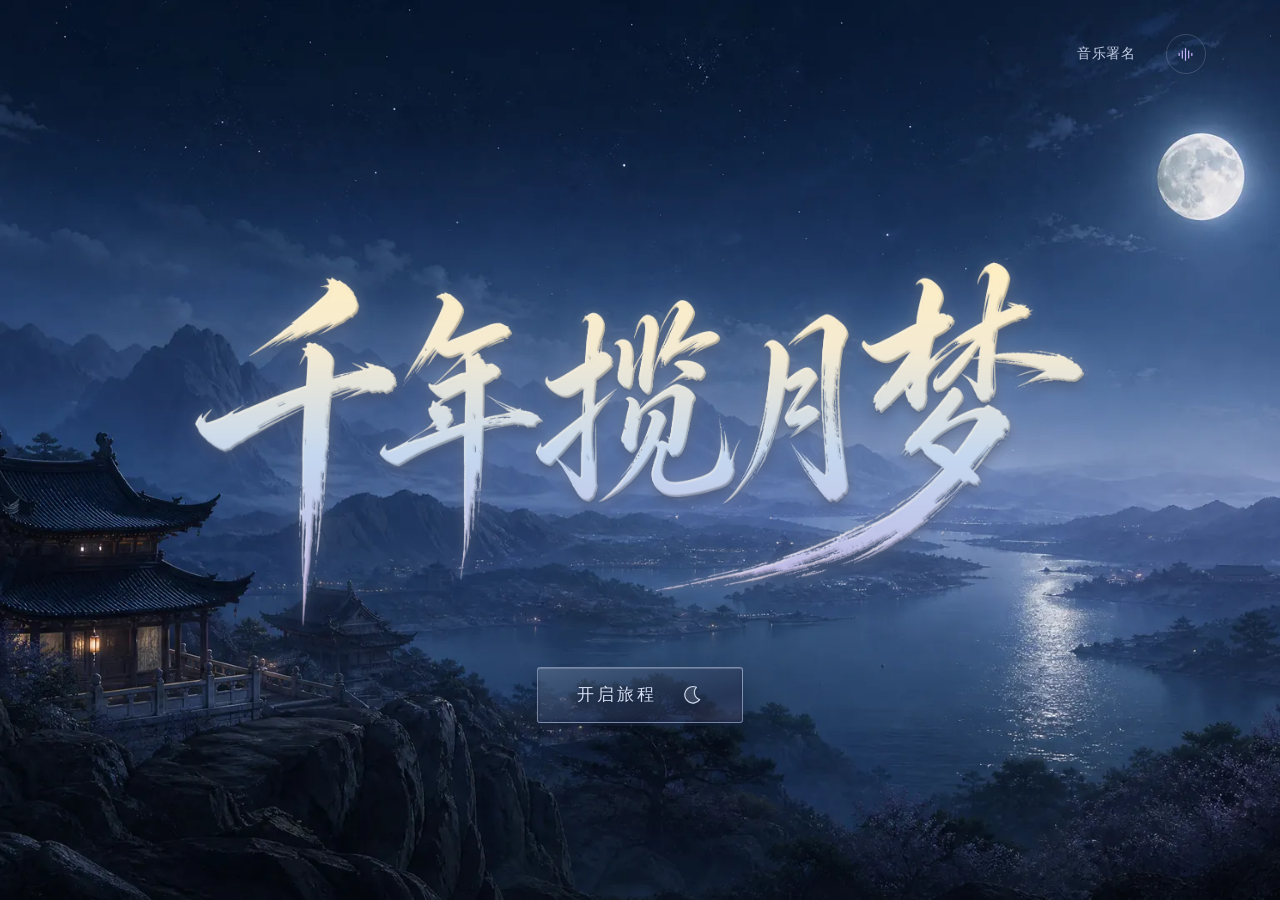
==== commit 194daf4d: "Reduce music transfer with full-length Opus and preload before user interaction" ====
--- a/index.html
+++ b/index.html
@@ -23,7 +23,7 @@
   <script src="scenes.js?v=lander-ready-20261016"></script>
   <script src="game-rules.js?v=preload-lite-20261016"></script>
   <script src="minigames.js?v=direction-arrows-20261017"></script>
-  <script src="music.js?v=letter-music-20261017"></script>
+  <script src="music.js?v=music-lite-20261017"></script>
   <script src="game.js?v=letter-music-20261017"></script>
 </body>
 </html>
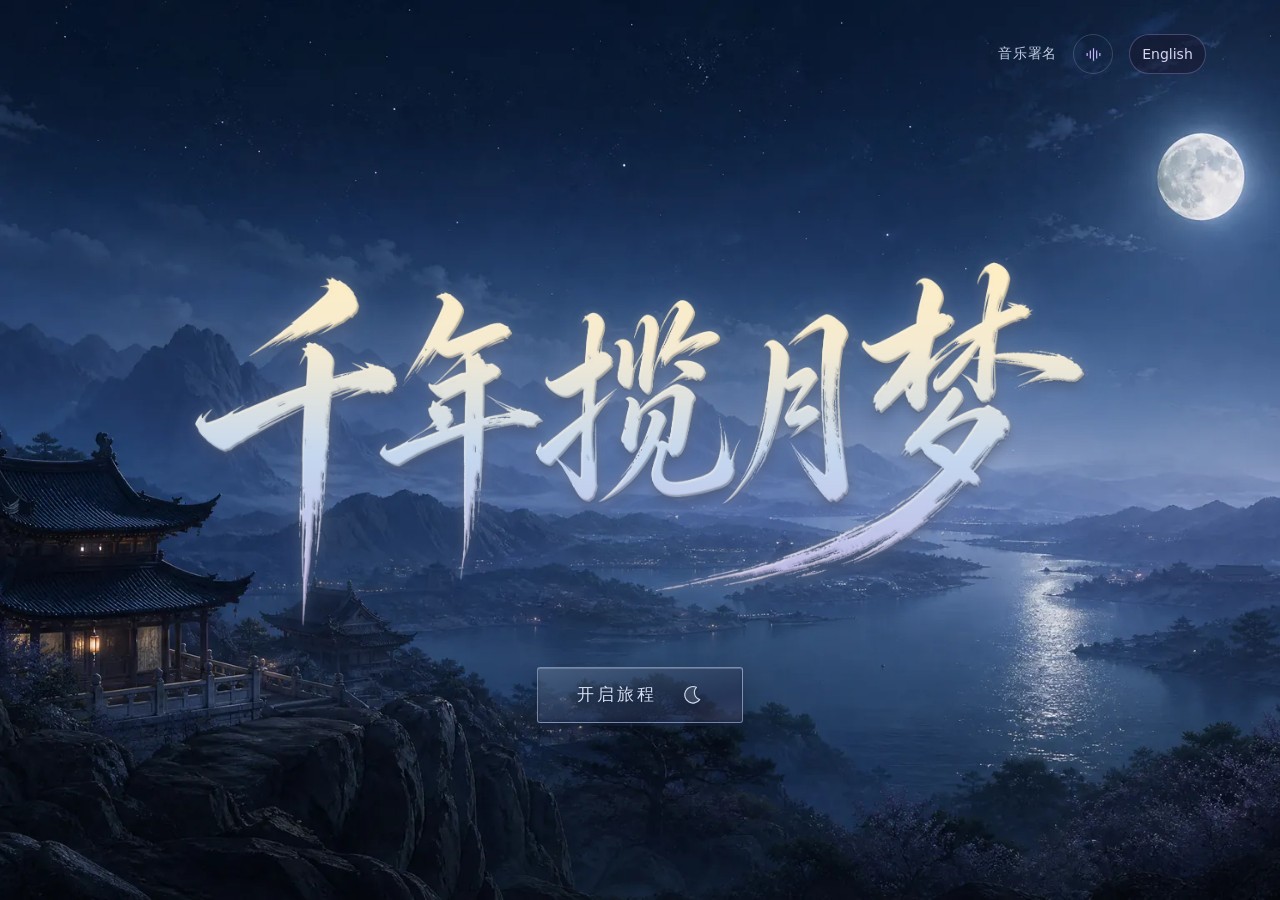
==== commit 609fd474: "Add persistent English edition for full story and games without resetting progress" ====
--- a/index.html
+++ b/index.html
@@ -8,13 +8,14 @@
   <title>千年揽月梦 · 互动叙事</title>
   <link rel="stylesheet" href="style.css?v=music-20261017">
   <link rel="stylesheet" href="minigames.css?v=sample-guide-20261016">
+  <link rel="stylesheet" href="i18n.css?v=english-20261017">
 </head>
 <body>
   <canvas id="world" aria-hidden="true"></canvas>
   <div class="app">
     <header>
       <a class="brand" href="#" aria-label="返回首页"><span class="brand-moon"></span><span>千年揽月梦</span></a>
-      <div class="header-right"><a class="music-credit-link" href="music-credits.html" target="_blank" rel="noopener">音乐署名</a><span id="chapter-label">东方月境 · 互动叙事</span><button id="sound" class="icon-button" aria-label="关闭音乐" aria-pressed="true"><svg viewBox="0 0 24 24" aria-hidden="true"><path d="M4 10v4m4-7v10m4-13v16m4-13v10m4-7v4"/></svg></button></div>
+      <div class="header-right"><a class="music-credit-link" href="music-credits.html" target="_blank" rel="noopener">音乐署名</a><span id="chapter-label">东方月境 · 互动叙事</span><button id="sound" class="icon-button" aria-label="关闭音乐" aria-pressed="true"><svg viewBox="0 0 24 24" aria-hidden="true"><path d="M4 10v4m4-7v10m4-13v16m4-13v10m4-7v4"/></svg></button><button id="language-toggle" class="language-button" type="button" aria-label="Switch to English" lang="en">English</button></div>
     </header>
     <main id="content"></main>
     <footer><span id="location">九州山河 · 月出之时</span><div id="chapter-progress" aria-label="章节进度"></div><span id="page-count">一场跨越千年的赴约</span></footer>
@@ -24,6 +25,8 @@
   <script src="game-rules.js?v=preload-lite-20261016"></script>
   <script src="minigames.js?v=direction-arrows-20261017"></script>
   <script src="music.js?v=music-lite-20261017"></script>
+  <script src="english.js?v=english-20261017"></script>
+  <script src="i18n.js?v=english-20261017"></script>
   <script src="game.js?v=letter-music-20261017"></script>
 </body>
 </html>
--- a/i18n.css
+++ b/i18n.css
@@ -0,0 +1,27 @@
+.language-button{flex:none;min-height:40px;min-width:72px;padding:8px 12px;border:1px solid #b6a4ee50;border-radius:20px;background:#16152b80;color:#d8d6ef;font:14px/1.3 system-ui,sans-serif;letter-spacing:0;cursor:pointer}
+.language-button:hover{background:#35304c;color:#fff}
+.header-right{gap:16px}.header-right .icon-button{flex:none}
+html[lang=en] :is(.header-right,.speaker,.primary,.next,.eyebrow,.chapter-heading h2,.task-panel>h2,.ending-reveal h2,.ending-reveal .primary,.home .primary){letter-spacing:.02em}
+html[lang=en] :is(.narrative,.end-line){font-family:Georgia,'Times New Roman',serif;letter-spacing:0}
+html[lang=en] .dialogue-panel .narrative{font-size:20px;line-height:1.55;overflow-wrap:break-word}
+html[lang=en] .chapter-heading h2{line-height:1.3}
+html[lang=en] .dialogue-panel .next{gap:14px}
+html[lang=en] #pads text{font-size:18px!important;letter-spacing:1px!important}
+html[lang=en] .mission .sample-cell-label{font-size:11px;max-width:100%;letter-spacing:0}
+html[lang=en] .mission .circuit-label{letter-spacing:.03em}
+html[lang=en] .mission .controls{flex-wrap:wrap}
+html[lang=en] .ending-reveal .end-line{font-size:clamp(17px,1.8vw,22px)}
+html[lang=en] .ending-reveal .actions{gap:18px}
+.credits-language{display:flex;justify-content:flex-end;margin-bottom:18px}
+@media(max-width:1000px){html[lang=en] #chapter-label{display:none}}
+@media(max-width:520px){
+ .header-right{gap:8px}header{gap:8px}.brand{gap:7px;font-size:14px;letter-spacing:.1em}.brand-moon{width:20px;height:20px;flex:none}
+ .language-button{min-width:66px;padding:8px 9px}
+ html[lang=en] .dialogue-panel .narrative{font-size:17px;line-height:1.5}
+ html[lang=en] .chapter-heading h2{font-size:22px}
+ html[lang=en] .task-panel>h2{font-size:22px;line-height:1.35}
+ html[lang=en] .dialogue-panel .story-actions{gap:10px}
+ html[lang=en] .dialogue-panel .next{gap:10px;padding-left:12px;padding-right:12px}
+ html[lang=en] .mission .sample-cell-label{font-size:9px}
+ html[lang=en] .ending-reveal .end-line{line-height:1.6}
+}
